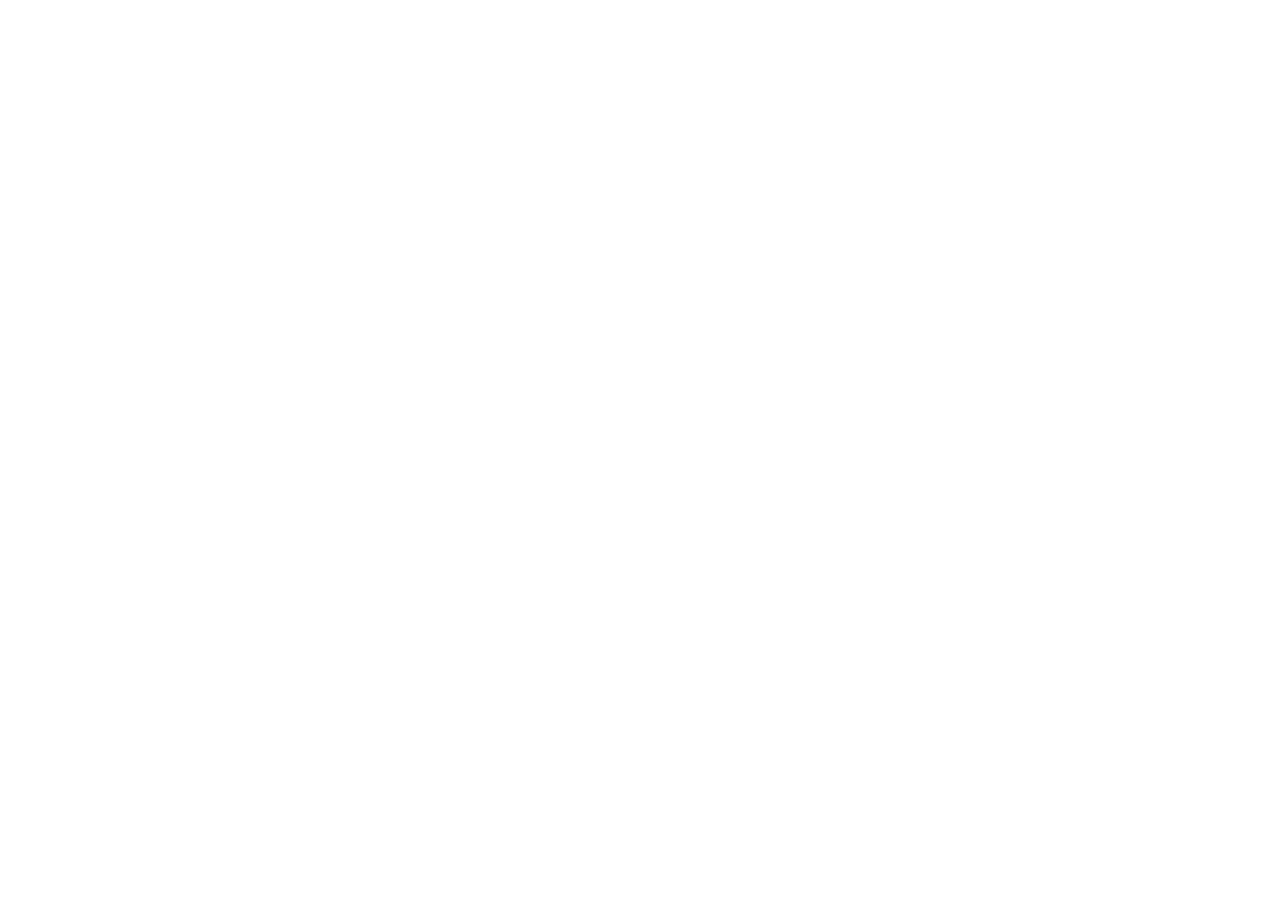
==== index.html @ 1de2cc98 "first commit" ====
<!DOCTYPE html>
<html lang="en">
<head>
    <meta charset="UTF-8">
    <link rel="stylesheet" href="css/normalize.css">
    <link rel="stylesheet" href="css/components.css">
    <link rel="stylesheet" href="css/index.css">
    <title>Главная</title>
</head>
<body>
</body>
</html>
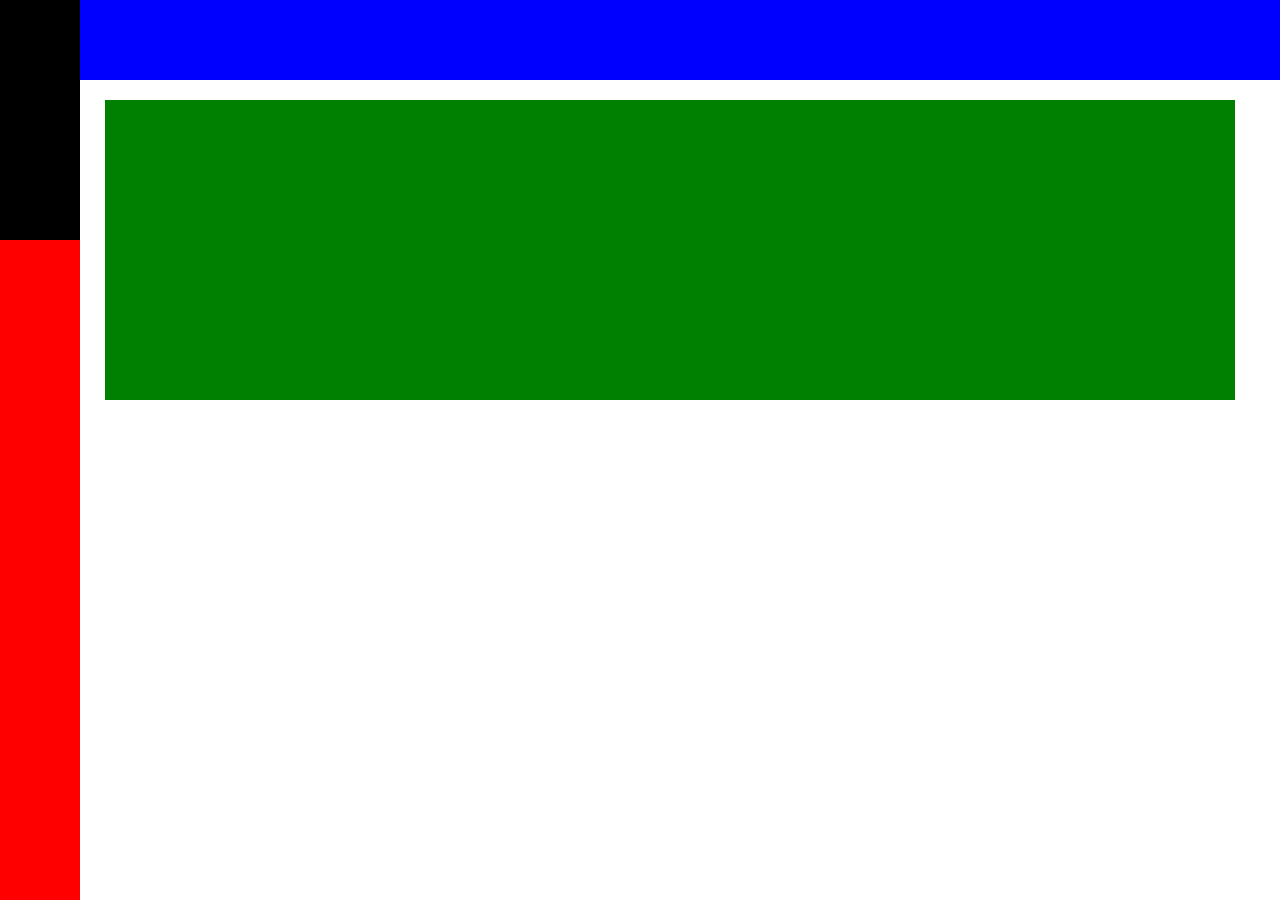
==== commit 135b6d48: "Структура панели" ====
--- a/index.html
+++ b/index.html
@@ -8,5 +8,20 @@
     <title>Главная</title>
 </head>
 <body>
+
+    <header>
+        
+    </header>
+
+    <menu>
+        <div class="menuItem"></div>
+        <div class="menuItem"></div>
+        <div class="menuItem"></div>
+    </menu>
+
+    <div class="content">
+
+    </div>
+
 </body>
 </html>--- a/css/components.css
+++ b/css/components.css
@@ -0,0 +1,30 @@
+menu{
+    position: fixed;
+    top: 0;
+    left: 0;
+    width: 80px;
+    height: 100vh;
+    background: red;
+}
+
+.menuItem{
+    width: 80px;
+    height: 80px;
+    background: #000;
+}
+
+header{
+    position: fixed;
+    top: 0;
+    right: 0;
+    width: calc(100% - 80px);
+    height: 80px;
+    background: blue;
+}
+
+.content{
+    width: calc(100% - 150px);
+    height: 300px;
+    margin: 100px 25px 0 105px;
+    background: green;
+}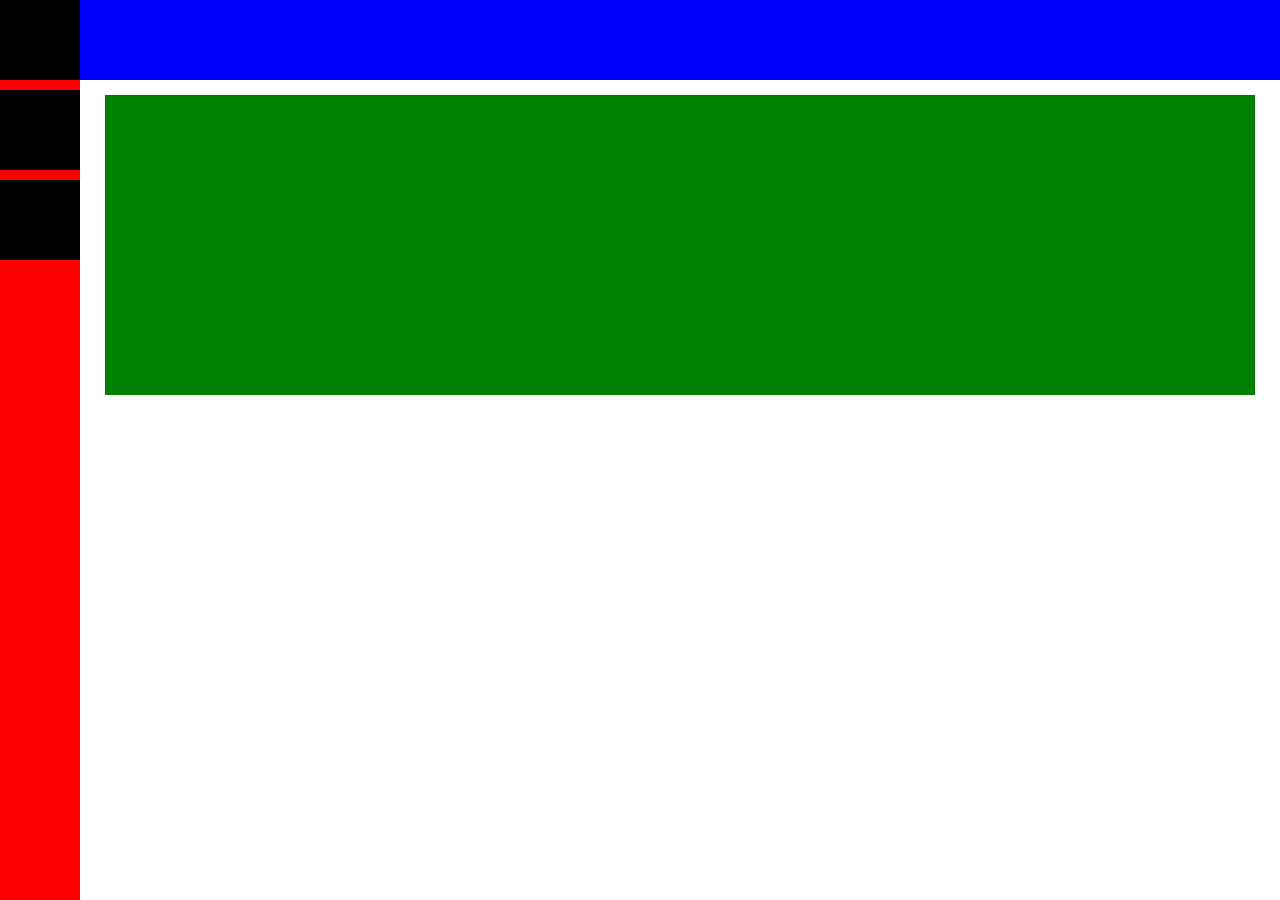
==== commit 0d573ffc: "fixed структура панели" ====
--- a/index.html
+++ b/index.html
@@ -19,7 +19,7 @@
         <div class="menuItem"></div>
     </menu>
 
-    <div class="content">
+    <div class="container">
 
     </div>
 
--- a/css/components.css
+++ b/css/components.css
@@ -11,6 +11,7 @@
     width: 80px;
     height: 80px;
     background: #000;
+    margin-bottom: 10px;
 }
 
 header{
@@ -22,9 +23,9 @@
     background: blue;
 }
 
-.content{
-    width: calc(100% - 150px);
+.container{
+    width: calc(100% - 130px);
     height: 300px;
-    margin: 100px 25px 0 105px;
+    margin: 95px 0 0 105px;
     background: green;
 }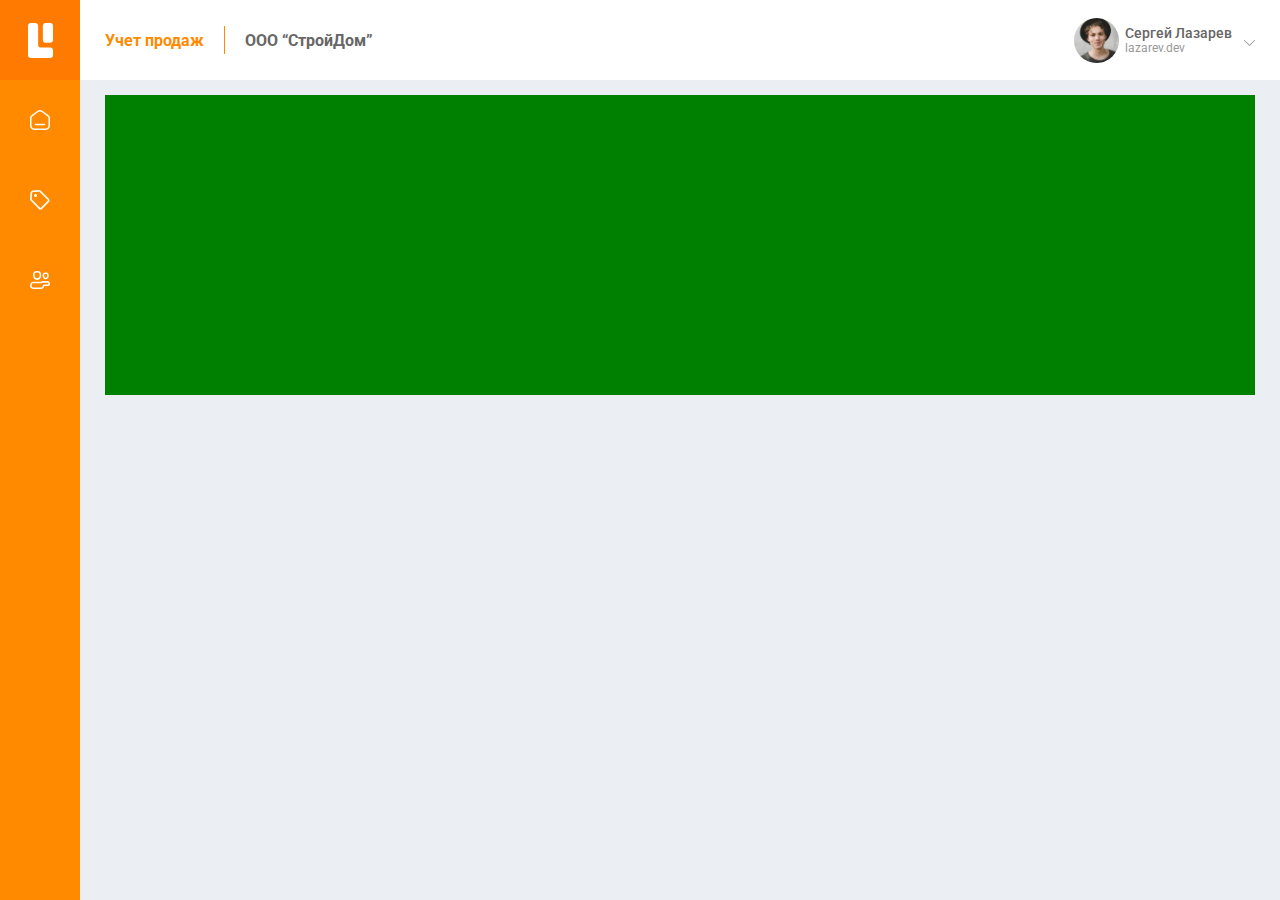
==== commit 1fbc6d25: "верстка - panel" ====
--- a/index.html
+++ b/index.html
@@ -4,19 +4,74 @@
     <meta charset="UTF-8">
     <link rel="stylesheet" href="css/normalize.css">
     <link rel="stylesheet" href="css/components.css">
+    <link rel="stylesheet" href="css/panel.css">
     <link rel="stylesheet" href="css/index.css">
     <title>Главная</title>
 </head>
 <body>
 
     <header>
-        
+        <div class="headerContainer">
+            <div class="headerText">
+                <h2>Учет продаж</h2>
+                <span></span>
+                <p>ООО “СтройДом”</p>
+            </div>
+
+            <div class="headerUser">
+                <div class="headerUserPhoto">
+                    <img src="img/users/item.png" alt="">
+                </div>
+
+                <div class="headerUserName">
+                    <h2>Сергей Лазарев</h2>
+                    <p>lazarev.dev</p>
+                </div>
+
+                <span>
+                    <svg width="11" height="6" viewBox="0 0 11 6" fill="none" xmlns="http://www.w3.org/2000/svg">
+                        <path d="M5.5 5.99999C5.3746 6.00059 5.25426 5.9504 5.16614 5.86077L0.126798 0.798177C-0.0466558 0.611171 -0.0415378 0.319755 0.138374 0.139013C0.318287 -0.0417294 0.608364 -0.0468711 0.794511 0.127383L5.5 4.85458L10.2055 0.127383C10.3916 -0.0468711 10.6817 -0.0417294 10.8616 0.139013C11.0415 0.319755 11.0467 0.611171 10.8732 0.798177L5.83386 5.86077C5.74574 5.9504 5.6254 6.00059 5.5 5.99999Z" fill="#999999"/>
+                    </svg>
+                </span>
+            </div>
+        </div>
     </header>
 
     <menu>
-        <div class="menuItem"></div>
-        <div class="menuItem"></div>
-        <div class="menuItem"></div>
+        <div class="menuItem menuItemActive">
+            <svg width="25" height="35" viewBox="0 0 25 35" fill="none" xmlns="http://www.w3.org/2000/svg">
+                <g clip-path="url(#clip0_8_16)">
+                    <path fill-rule="evenodd" clip-rule="evenodd" d="M10.1562 2.67176C10.1562 1.19619 8.99031 0 7.55208 0H2.60417C1.16592 0 0 1.19619 0 2.67176V24.5802V32.3282C0 33.8039 1.16592 35 2.60417 35H10.1562H22.3958C23.8341 35 25 33.8039 25 32.3282V27.2519C25 25.7764 23.8341 24.5802 22.3958 24.5802H12.7604C11.3222 24.5802 10.1562 23.384 10.1562 21.9084V2.67176Z" fill="white"/>
+                    <path d="M22.3958 0H17.4479C16.0097 0 14.8438 1.19619 14.8438 2.67176V17.0992C14.8438 18.5748 16.0097 19.771 17.4479 19.771H22.3958C23.8341 19.771 25 18.5748 25 17.0992V2.67176C25 1.19619 23.8341 0 22.3958 0Z" fill="white"/>
+                </g>
+                <defs>
+                    <clipPath id="clip0_8_16">
+                        <rect width="25" height="35" fill="white"/>
+                    </clipPath>
+                </defs>
+            </svg>
+        </div>
+
+        <a href="#" class="menuItem">
+            <svg width="20" height="20" viewBox="0 0 20 20" fill="none" xmlns="http://www.w3.org/2000/svg">
+                <path fill-rule="evenodd" clip-rule="evenodd" d="M18.29 5.00048L12.73 0.890479C11.1036 -0.296826 8.89636 -0.296826 7.27 0.890479L1.72 5.00048C0.645442 5.77462 0.00610336 7.01612 0 8.34048V15.7705C0.0600245 18.1637 2.04665 20.0564 4.44 20.0005H15.56C17.9534 20.0564 19.94 18.1637 20 15.7705V8.33048C19.9914 7.01184 19.3567 5.77576 18.29 5.00048ZM18.5 15.7705C18.4404 17.3354 17.1251 18.5568 15.56 18.5005H4.44C2.87698 18.5512 1.56502 17.333 1.5 15.7705V8.34048C1.50534 7.4904 1.91817 6.69448 2.61 6.20048L8.16 2.10048C9.25609 1.30006 10.7439 1.30006 11.84 2.10048L17.39 6.21048C18.0812 6.6959 18.4948 7.48584 18.5 8.33048V15.7705ZM5.5 13.7505H14.5C14.9142 13.7505 15.25 14.0863 15.25 14.5005C15.25 14.9147 14.9142 15.2505 14.5 15.2505H5.5C5.08579 15.2505 4.75 14.9147 4.75 14.5005C4.75 14.0863 5.08579 13.7505 5.5 13.7505Z" fill="white"/>
+            </svg>
+        </a>
+
+        <a href="#" class="menuItem">
+            <svg width="20" height="20" viewBox="0 0 20 20" fill="none" xmlns="http://www.w3.org/2000/svg">
+                <path d="M5.5794 7.0802C6.40783 7.0802 7.0794 6.40863 7.0794 5.5802C7.0794 4.75178 6.40783 4.0802 5.5794 4.0802C4.75098 4.0802 4.0794 4.75178 4.0794 5.5802C4.0794 6.40863 4.75098 7.0802 5.5794 7.0802Z" fill="white"/>
+                <path fill-rule="evenodd" clip-rule="evenodd" d="M9.1594 0.0202045H9.0794L3.0794 0.450205C1.68196 0.575248 0.574445 1.68276 0.449402 3.0802L0.00940196 9.0802C-0.0458447 9.63229 0.144294 10.1808 0.529402 10.5802L8.9694 19.0202C9.32589 19.3636 9.80454 19.5507 10.2994 19.5402C11.0565 19.5336 11.7784 19.2196 12.2994 18.6702L18.6694 12.3102C19.6589 11.4899 19.8142 10.0303 19.0194 9.0202L10.5294 0.520205C10.1711 0.17961 9.69368 -0.00706309 9.1994 0.00020452L9.1594 0.0202045ZM9.1994 1.6302C9.25799 1.61178 9.32082 1.61178 9.3794 1.6302L17.8294 10.0802C17.9111 10.455 17.7713 10.8435 17.4694 11.0802L11.0794 17.4702C10.8689 17.6986 10.5792 17.8381 10.2694 17.8602H10.0994L1.6794 9.3702C1.65251 9.29934 1.65251 9.22107 1.6794 9.1502L2.1194 3.1502C2.1979 2.60602 2.61767 2.17415 3.1594 2.0802L9.1594 1.6502L9.1994 1.6302Z" fill="white"/>
+            </svg>
+        </a>
+
+        <a href="" class="menuItem">
+            <svg width="20" height="18" viewBox="0 0 20 18" fill="none" xmlns="http://www.w3.org/2000/svg">
+                <path fill-rule="evenodd" clip-rule="evenodd" d="M19.74 11.7399L19.88 12.4299C20.0324 13.0194 19.9081 13.6462 19.5422 14.1328C19.1762 14.6194 18.6086 14.9128 18 14.9299H14.19C14.1909 16.5485 12.9077 17.876 11.29 17.9299H2.99998C2.08452 17.9148 1.2261 17.4824 0.668992 16.7558C0.111879 16.0292 -0.0829354 15.088 0.139983 14.1999L0.349983 13.1999C0.594168 11.8224 1.78112 10.8116 3.17998 10.7899H11.12C11.4743 10.3664 11.9978 10.1212 12.55 10.1199H17.84C18.774 10.1497 19.5629 10.8224 19.74 11.7399ZM17.98 13.4199C18.102 13.4154 18.2156 13.3568 18.29 13.2599C18.4208 13.128 18.4866 12.945 18.47 12.7599L18.33 12.0699C18.3029 11.8464 18.1241 11.6718 17.9 11.6499H12.61C12.4949 11.6507 12.3871 11.7065 12.32 11.7999C12.0332 12.1302 11.6174 12.3199 11.18 12.3199H3.23998C2.5554 12.3366 1.98177 12.8428 1.87998 13.5199L1.66998 14.5199C1.56741 15.0125 1.68825 15.5251 1.99998 15.9199C2.24348 16.227 2.60842 16.4132 2.99998 16.4299H11.26C12.0648 16.3765 12.6833 15.6962 12.66 14.8899C12.6763 14.0733 13.3431 13.4198 14.16 13.4199H17.98Z" fill="white"/>
+                <path fill-rule="evenodd" clip-rule="evenodd" d="M11.1 4.99995C11.1 7.20909 9.30912 8.99995 7.09998 8.99995C4.89084 8.99995 3.09998 7.20909 3.09998 4.99995V3.42995C3.09998 1.57427 4.6043 0.0699463 6.45998 0.0699463H7.76998C9.61393 0.0864108 11.1001 1.58592 11.1 3.42995V4.99995ZM6.45998 1.56995C5.43273 1.56995 4.59998 2.4027 4.59998 3.42995L4.62998 4.99995C4.78957 6.25912 5.86073 7.20309 7.12998 7.20309C8.39923 7.20309 9.47039 6.25912 9.62998 4.99995V3.42995C9.62998 2.4027 8.79723 1.56995 7.76998 1.56995H6.45998Z" fill="white"/>
+                <path fill-rule="evenodd" clip-rule="evenodd" d="M18.68 5.24995C18.68 6.9068 17.3368 8.24995 15.68 8.24995C14.0231 8.24995 12.68 6.9068 12.68 5.24995V4.09995C12.6798 2.72366 13.7839 1.60179 15.16 1.57995H16.16C17.5517 1.57995 18.68 2.70819 18.68 4.09995V5.24995ZM15.18 3.09995C14.6277 3.09995 14.18 3.54766 14.18 4.09995V5.24995C14.18 6.07837 14.8516 6.74995 15.68 6.74995C16.5084 6.74995 17.18 6.07837 17.18 5.24995V4.09995C17.18 3.54766 16.7323 3.09995 16.18 3.09995H15.18Z" fill="white"/>
+            </svg>
+        </a>
     </menu>
 
     <div class="container">
--- a/css/components.css
+++ b/css/components.css
@@ -1,26 +1,7 @@
-menu{
-    position: fixed;
-    top: 0;
-    left: 0;
-    width: 80px;
-    height: 100vh;
-    background: red;
-}
+@import url(https://fonts.googleapis.com/css2?family=Roboto:wght@100;200;300;400;500;600;800;900&display=swap);
 
-.menuItem{
-    width: 80px;
-    height: 80px;
-    background: #000;
-    margin-bottom: 10px;
-}
-
-header{
-    position: fixed;
-    top: 0;
-    right: 0;
-    width: calc(100% - 80px);
-    height: 80px;
-    background: blue;
+body {
+  font-family: 'Roboto', sans-serif;
 }
 
 .container{
--- a/css/panel.css
+++ b/css/panel.css
@@ -0,0 +1,99 @@
+header{
+    position: fixed;
+    top: 0;
+    right: 0;
+    width: calc(100% - 80px);
+    height: 80px;
+    background: #FFFFFF;
+}
+
+.headerContainer{
+    display: flex;
+    justify-content: space-between;
+    align-items: center;
+    width: 100%;
+    padding: 0 25px;
+}
+
+.headerText{
+    display: flex;
+    align-items: center;
+}
+
+.headerText h2{
+    color: #FF8A00;
+    font-weight: 700;
+}
+
+.headerText span{
+    height: 28px;
+    width: 1px;
+    background: #FF8A00;
+    margin: 0 20px;
+}
+
+.headerText p{
+    font-weight: 700;
+    color: #666;
+}
+
+.headerUser{
+    display: flex;
+    align-items: center;
+}
+
+.headerUserPhoto{
+    width: 45px;
+}
+
+.headerUserPhoto img{
+    width: 100%;
+    height: 100%;
+    object-fit: cover;
+    border-radius: 50%;
+}
+
+.headerUserName{
+    margin-left: 6px;
+}
+
+.headerUserName h2{
+    font-size: 14px;
+    font-weight: 500;
+    color: #666;
+}
+
+.headerUserName p{
+    font-size: 12px;
+    color: #999;
+}
+
+.headerUser span{
+    margin-left: 12px;
+}
+
+menu{
+    position: fixed;
+    top: 0;
+    left: 0;
+    width: 80px;
+    height: 100vh;
+    background: #FF8A00;
+}
+
+.menuItem{
+    display: flex;
+    justify-content: center;
+    align-items: center;
+    width: 80px;
+    height: 80px;
+    transition: .2s;
+}
+
+.menuItem:hover{
+    background: #FF7A00;
+}
+
+.menuItemActive{
+    background: #FF7A00;
+}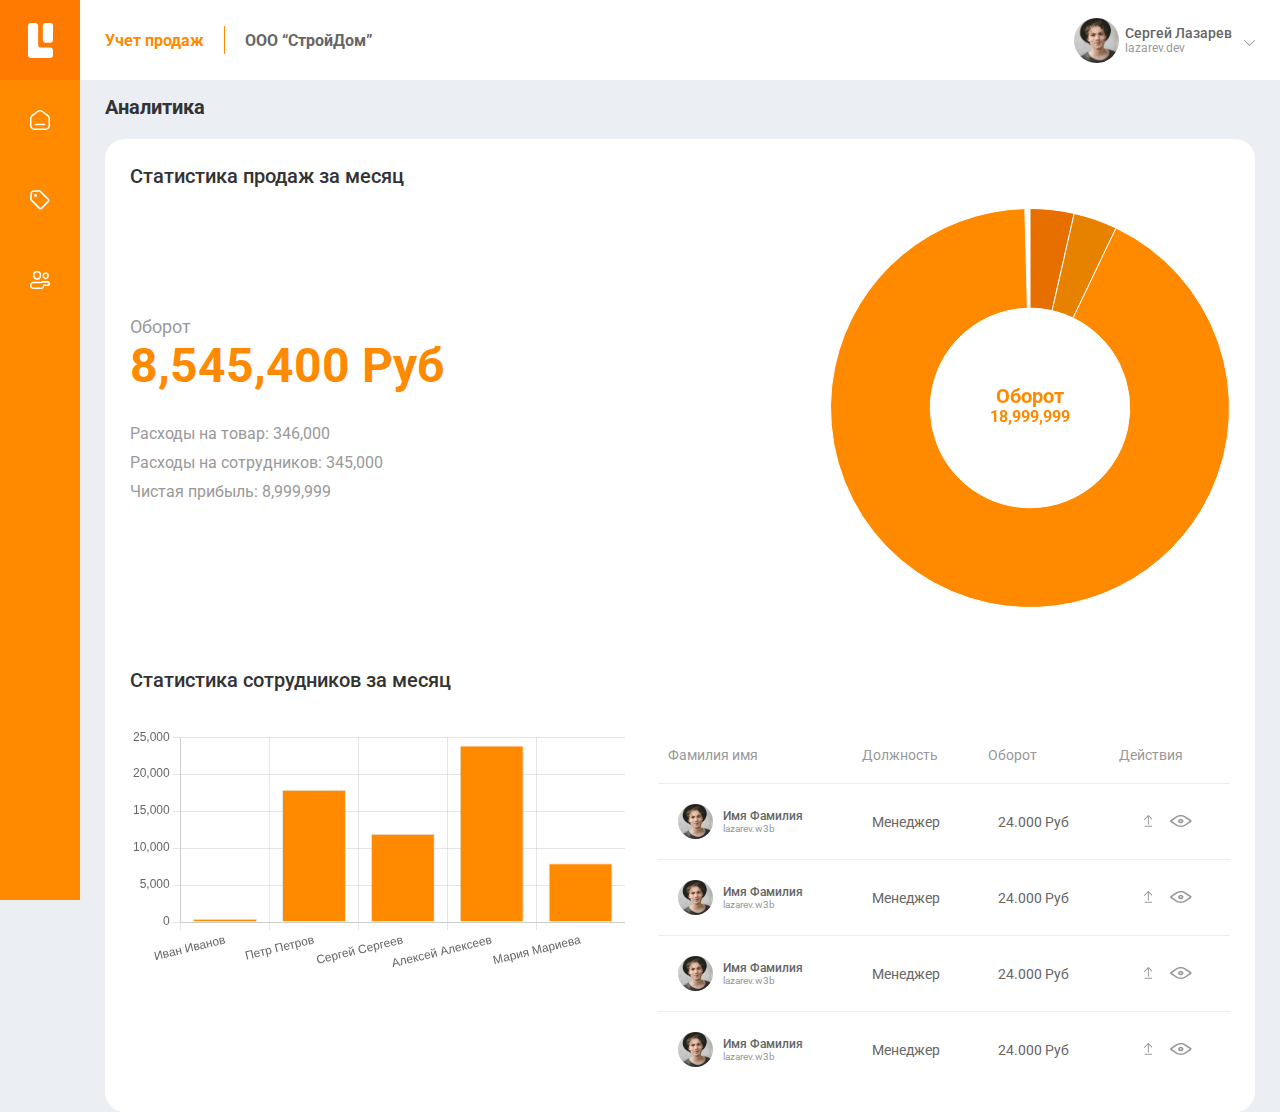
==== commit b767f22e: "верстка страницы "Аналитика"" ====
--- a/index.html
+++ b/index.html
@@ -6,6 +6,7 @@
     <link rel="stylesheet" href="css/components.css">
     <link rel="stylesheet" href="css/panel.css">
     <link rel="stylesheet" href="css/index.css">
+    <script src="js/chart.js"></script>
     <title>Главная</title>
 </head>
 <body>
@@ -75,8 +76,279 @@
     </menu>
 
     <div class="container">
-
+        <div class="pageTitle">
+            <h1>Аналитика</h1>
+        </div>
+        
+        <div class="content">
+            <div class="contentTitle">
+                <h2>Статистика продаж за месяц</h2>
+            </div>
+
+            <div class="spaceBetween salesContainer">
+                <div class="saleData">
+                    <div class="saleDataTitle">
+                        <h2>Оборот</h2>
+                        <p>8,545,400 Руб</p>
+                    </div>
+                    
+                    <ul>
+                        <li>Расходы на товар: 346,000</li>
+                        <li>Расходы на сотрудников: 345,000</li>
+                        <li>Чистая прибыль: 8,999,999</li>
+                    </ul>
+                </div>
+                <div class="doughnutChart">
+                    <canvas id="myDoughnutChart"></canvas>
+                </div>
+            </div>
+          
+            <div class="contentTitle" style="margin-top: 60px;">
+                <h2>Статистика сотрудников за месяц </h2>
+            </div>
+
+            <div class="spaceBetween barChartContainer">
+                <div class="barChart">
+                    <canvas id="myBarChart"></canvas>
+                </div>
+
+                <div class="barTable">
+                    <table border="1">
+                        <tr>
+                            <th>Фамилия имя</th>
+                            <th>Должность</th>
+                            <th>Оборот</th>
+                            <th>Действия</th>
+                        </tr>
+
+                        <tr>
+                            <td>
+                                <div class="userTable">
+                                    <div class="userTableImg">
+                                        <img src="img/users/item.png" alt="">
+                                    </div>
+
+                                    <div class="userTableName">
+                                        <h2>Имя Фамилия</h2>
+                                        <p>lazarev.w3b</p>
+                                    </div>
+                                </div>
+                            </td>
+                            <td>Менеджер</td>
+                            <td>24.000 Руб</td>
+                            <td>
+                                <a href="#" class="tdAction">
+                                    <svg viewBox="0 0 13 18" fill="none" xmlns="http://www.w3.org/2000/svg">
+                                        <path d="M7.02361 0.21934L12.7833 6.03934C13.0722 6.33216 13.0722 6.80652 12.7833 7.09934C12.6457 7.24229 12.4569 7.32291 12.2597 7.32291C12.0625 7.32291 11.8737 7.24229 11.7361 7.09934L7.24096 2.55934V13.7893C7.24096 14.2036 6.90922 14.5393 6.5 14.5393C6.09078 14.5393 5.75904 14.2036 5.75904 13.7893V2.55934L1.26391 7.09934C1.12636 7.24195 0.937192 7.32143 0.740304 7.31934C0.543638 7.32028 0.354892 7.24098 0.216695 7.09934C-0.0722317 6.80652 -0.0722317 6.33216 0.216695 6.03934L5.97639 0.21934C6.26568 -0.0731134 6.73432 -0.0731134 7.02361 0.21934Z"/>
+                                        <path d="M1.5603 16.0793H11.4397C11.8489 16.0793 12.1807 16.4151 12.1807 16.8293C12.1807 17.2436 11.8489 17.5793 11.4397 17.5793H1.5603C1.15108 17.5793 0.819341 17.2436 0.819341 16.8293C0.819341 16.4151 1.15108 16.0793 1.5603 16.0793Z" />
+                                    </svg>
+                                </a>
+
+                                <a href="#" class="tdAction">
+                                    <svg viewBox="0 0 18 10" fill="none" xmlns="http://www.w3.org/2000/svg">
+                                        <path fill-rule="evenodd" clip-rule="evenodd" d="M6.7784 5C6.7784 3.91972 7.77305 3.04398 9 3.04398C10.227 3.04398 11.2216 3.91972 11.2216 5C11.2216 6.08028 10.227 6.95602 9 6.95602C7.77305 6.95602 6.7784 6.08028 6.7784 5ZM8.22727 5C8.22727 5.37575 8.57323 5.68035 9 5.68035C9.42677 5.68035 9.77273 5.37575 9.77273 5C9.77273 4.62425 9.42677 4.31965 9 4.31965C8.57323 4.31965 8.22727 4.62425 8.22727 5Z"/>
+                                        <path fill-rule="evenodd" clip-rule="evenodd" d="M13.5495 1.40263L17.587 4.24311C17.848 4.4271 18 4.70557 18 5C18 5.29443 17.848 5.5729 17.587 5.75689L13.5495 8.59737C10.8884 10.4675 7.11162 10.4675 4.45055 8.59737L0.413034 5.75689C0.151963 5.5729 0 5.29443 0 5C0 4.70557 0.151963 4.4271 0.413034 4.24311L4.45055 1.40263C7.11162 -0.467542 10.8884 -0.467542 13.5495 1.40263ZM5.34885 7.64488C7.48584 9.14237 10.5142 9.14237 12.6511 7.64488L16.3409 5L12.6511 2.39764C10.5142 0.900148 7.48584 0.900148 5.34885 2.39764L1.65906 5L5.34885 7.64488Z"/>
+                                    </svg>
+                                </a>
+                            </td>
+                        </tr>
+
+                        <tr>
+                            <td>
+                                <div class="userTable">
+                                    <div class="userTableImg">
+                                        <img src="img/users/item.png" alt="">
+                                    </div>
+
+                                    <div class="userTableName">
+                                        <h2>Имя Фамилия</h2>
+                                        <p>lazarev.w3b</p>
+                                    </div>
+                                </div>
+                            </td>
+                            <td>Менеджер</td>
+                            <td>24.000 Руб</td>
+                            <td>
+                                <a href="#" class="tdAction">
+                                    <svg viewBox="0 0 13 18" fill="none" xmlns="http://www.w3.org/2000/svg">
+                                        <path d="M7.02361 0.21934L12.7833 6.03934C13.0722 6.33216 13.0722 6.80652 12.7833 7.09934C12.6457 7.24229 12.4569 7.32291 12.2597 7.32291C12.0625 7.32291 11.8737 7.24229 11.7361 7.09934L7.24096 2.55934V13.7893C7.24096 14.2036 6.90922 14.5393 6.5 14.5393C6.09078 14.5393 5.75904 14.2036 5.75904 13.7893V2.55934L1.26391 7.09934C1.12636 7.24195 0.937192 7.32143 0.740304 7.31934C0.543638 7.32028 0.354892 7.24098 0.216695 7.09934C-0.0722317 6.80652 -0.0722317 6.33216 0.216695 6.03934L5.97639 0.21934C6.26568 -0.0731134 6.73432 -0.0731134 7.02361 0.21934Z"/>
+                                        <path d="M1.5603 16.0793H11.4397C11.8489 16.0793 12.1807 16.4151 12.1807 16.8293C12.1807 17.2436 11.8489 17.5793 11.4397 17.5793H1.5603C1.15108 17.5793 0.819341 17.2436 0.819341 16.8293C0.819341 16.4151 1.15108 16.0793 1.5603 16.0793Z" />
+                                    </svg>
+                                </a>
+
+                                <a href="#" class="tdAction">
+                                    <svg viewBox="0 0 18 10" fill="none" xmlns="http://www.w3.org/2000/svg">
+                                        <path fill-rule="evenodd" clip-rule="evenodd" d="M6.7784 5C6.7784 3.91972 7.77305 3.04398 9 3.04398C10.227 3.04398 11.2216 3.91972 11.2216 5C11.2216 6.08028 10.227 6.95602 9 6.95602C7.77305 6.95602 6.7784 6.08028 6.7784 5ZM8.22727 5C8.22727 5.37575 8.57323 5.68035 9 5.68035C9.42677 5.68035 9.77273 5.37575 9.77273 5C9.77273 4.62425 9.42677 4.31965 9 4.31965C8.57323 4.31965 8.22727 4.62425 8.22727 5Z"/>
+                                        <path fill-rule="evenodd" clip-rule="evenodd" d="M13.5495 1.40263L17.587 4.24311C17.848 4.4271 18 4.70557 18 5C18 5.29443 17.848 5.5729 17.587 5.75689L13.5495 8.59737C10.8884 10.4675 7.11162 10.4675 4.45055 8.59737L0.413034 5.75689C0.151963 5.5729 0 5.29443 0 5C0 4.70557 0.151963 4.4271 0.413034 4.24311L4.45055 1.40263C7.11162 -0.467542 10.8884 -0.467542 13.5495 1.40263ZM5.34885 7.64488C7.48584 9.14237 10.5142 9.14237 12.6511 7.64488L16.3409 5L12.6511 2.39764C10.5142 0.900148 7.48584 0.900148 5.34885 2.39764L1.65906 5L5.34885 7.64488Z"/>
+                                    </svg>
+                                </a>
+                            </td>
+                        </tr>
+
+                        <tr>
+                            <td>
+                                <div class="userTable">
+                                    <div class="userTableImg">
+                                        <img src="img/users/item.png" alt="">
+                                    </div>
+
+                                    <div class="userTableName">
+                                        <h2>Имя Фамилия</h2>
+                                        <p>lazarev.w3b</p>
+                                    </div>
+                                </div>
+                            </td>
+                            <td>Менеджер</td>
+                            <td>24.000 Руб</td>
+                            <td>
+                                <a href="#" class="tdAction">
+                                    <svg viewBox="0 0 13 18" fill="none" xmlns="http://www.w3.org/2000/svg">
+                                        <path d="M7.02361 0.21934L12.7833 6.03934C13.0722 6.33216 13.0722 6.80652 12.7833 7.09934C12.6457 7.24229 12.4569 7.32291 12.2597 7.32291C12.0625 7.32291 11.8737 7.24229 11.7361 7.09934L7.24096 2.55934V13.7893C7.24096 14.2036 6.90922 14.5393 6.5 14.5393C6.09078 14.5393 5.75904 14.2036 5.75904 13.7893V2.55934L1.26391 7.09934C1.12636 7.24195 0.937192 7.32143 0.740304 7.31934C0.543638 7.32028 0.354892 7.24098 0.216695 7.09934C-0.0722317 6.80652 -0.0722317 6.33216 0.216695 6.03934L5.97639 0.21934C6.26568 -0.0731134 6.73432 -0.0731134 7.02361 0.21934Z"/>
+                                        <path d="M1.5603 16.0793H11.4397C11.8489 16.0793 12.1807 16.4151 12.1807 16.8293C12.1807 17.2436 11.8489 17.5793 11.4397 17.5793H1.5603C1.15108 17.5793 0.819341 17.2436 0.819341 16.8293C0.819341 16.4151 1.15108 16.0793 1.5603 16.0793Z" />
+                                    </svg>
+                                </a>
+
+                                <a href="#" class="tdAction">
+                                    <svg viewBox="0 0 18 10" fill="none" xmlns="http://www.w3.org/2000/svg">
+                                        <path fill-rule="evenodd" clip-rule="evenodd" d="M6.7784 5C6.7784 3.91972 7.77305 3.04398 9 3.04398C10.227 3.04398 11.2216 3.91972 11.2216 5C11.2216 6.08028 10.227 6.95602 9 6.95602C7.77305 6.95602 6.7784 6.08028 6.7784 5ZM8.22727 5C8.22727 5.37575 8.57323 5.68035 9 5.68035C9.42677 5.68035 9.77273 5.37575 9.77273 5C9.77273 4.62425 9.42677 4.31965 9 4.31965C8.57323 4.31965 8.22727 4.62425 8.22727 5Z"/>
+                                        <path fill-rule="evenodd" clip-rule="evenodd" d="M13.5495 1.40263L17.587 4.24311C17.848 4.4271 18 4.70557 18 5C18 5.29443 17.848 5.5729 17.587 5.75689L13.5495 8.59737C10.8884 10.4675 7.11162 10.4675 4.45055 8.59737L0.413034 5.75689C0.151963 5.5729 0 5.29443 0 5C0 4.70557 0.151963 4.4271 0.413034 4.24311L4.45055 1.40263C7.11162 -0.467542 10.8884 -0.467542 13.5495 1.40263ZM5.34885 7.64488C7.48584 9.14237 10.5142 9.14237 12.6511 7.64488L16.3409 5L12.6511 2.39764C10.5142 0.900148 7.48584 0.900148 5.34885 2.39764L1.65906 5L5.34885 7.64488Z"/>
+                                    </svg>
+                                </a>
+                            </td>
+                        </tr>
+
+                        <tr>
+                            <td>
+                                <div class="userTable">
+                                    <div class="userTableImg">
+                                        <img src="img/users/item.png" alt="">
+                                    </div>
+
+                                    <div class="userTableName">
+                                        <h2>Имя Фамилия</h2>
+                                        <p>lazarev.w3b</p>
+                                    </div>
+                                </div>
+                            </td>
+                            <td>Менеджер</td>
+                            <td>24.000 Руб</td>
+                            <td>
+                                <a href="#" class="tdAction">
+                                    <svg viewBox="0 0 13 18" fill="none" xmlns="http://www.w3.org/2000/svg">
+                                        <path d="M7.02361 0.21934L12.7833 6.03934C13.0722 6.33216 13.0722 6.80652 12.7833 7.09934C12.6457 7.24229 12.4569 7.32291 12.2597 7.32291C12.0625 7.32291 11.8737 7.24229 11.7361 7.09934L7.24096 2.55934V13.7893C7.24096 14.2036 6.90922 14.5393 6.5 14.5393C6.09078 14.5393 5.75904 14.2036 5.75904 13.7893V2.55934L1.26391 7.09934C1.12636 7.24195 0.937192 7.32143 0.740304 7.31934C0.543638 7.32028 0.354892 7.24098 0.216695 7.09934C-0.0722317 6.80652 -0.0722317 6.33216 0.216695 6.03934L5.97639 0.21934C6.26568 -0.0731134 6.73432 -0.0731134 7.02361 0.21934Z"/>
+                                        <path d="M1.5603 16.0793H11.4397C11.8489 16.0793 12.1807 16.4151 12.1807 16.8293C12.1807 17.2436 11.8489 17.5793 11.4397 17.5793H1.5603C1.15108 17.5793 0.819341 17.2436 0.819341 16.8293C0.819341 16.4151 1.15108 16.0793 1.5603 16.0793Z" />
+                                    </svg>
+                                </a>
+
+                                <a href="#" class="tdAction">
+                                    <svg viewBox="0 0 18 10" fill="none" xmlns="http://www.w3.org/2000/svg">
+                                        <path fill-rule="evenodd" clip-rule="evenodd" d="M6.7784 5C6.7784 3.91972 7.77305 3.04398 9 3.04398C10.227 3.04398 11.2216 3.91972 11.2216 5C11.2216 6.08028 10.227 6.95602 9 6.95602C7.77305 6.95602 6.7784 6.08028 6.7784 5ZM8.22727 5C8.22727 5.37575 8.57323 5.68035 9 5.68035C9.42677 5.68035 9.77273 5.37575 9.77273 5C9.77273 4.62425 9.42677 4.31965 9 4.31965C8.57323 4.31965 8.22727 4.62425 8.22727 5Z"/>
+                                        <path fill-rule="evenodd" clip-rule="evenodd" d="M13.5495 1.40263L17.587 4.24311C17.848 4.4271 18 4.70557 18 5C18 5.29443 17.848 5.5729 17.587 5.75689L13.5495 8.59737C10.8884 10.4675 7.11162 10.4675 4.45055 8.59737L0.413034 5.75689C0.151963 5.5729 0 5.29443 0 5C0 4.70557 0.151963 4.4271 0.413034 4.24311L4.45055 1.40263C7.11162 -0.467542 10.8884 -0.467542 13.5495 1.40263ZM5.34885 7.64488C7.48584 9.14237 10.5142 9.14237 12.6511 7.64488L16.3409 5L12.6511 2.39764C10.5142 0.900148 7.48584 0.900148 5.34885 2.39764L1.65906 5L5.34885 7.64488Z"/>
+                                    </svg>
+                                </a>
+                            </td>
+                        </tr>
+                    </table>
+                </div>
+            </div>
+        </div>
     </div>
+
+    <script>
+        // Плагин для отображения текста в центре пончикового графика
+        const centerTextPlugin = {
+            id: 'centerText',
+            afterDatasetsDraw(chart, args, options) {
+                if (chart.config.type === 'doughnut') {
+                    const { ctx, chartArea: { width, height } } = chart;
+                    ctx.save();
+                    ctx.font = 'bold 20px Roboto';
+                    ctx.fillStyle = '#FF8A00';
+                    ctx.textAlign = 'center';
+                    ctx.textBaseline = 'middle';
+                    ctx.fillText('Оборот', width / 2, height / 2 - 10);
+                    ctx.font = 'bold 16px Roboto';
+                    ctx.fillText('18,999,999', width / 2, height / 2 + 10);
+                    ctx.restore();
+                }
+            }
+        };
+
+        Chart.register(centerTextPlugin);
+
+        // Пончиковый график
+        const ctxDoughnut = document.getElementById('myDoughnutChart').getContext('2d');
+        const dataDoughnut = {
+            labels: [
+                'Расходы на товар',
+                'Расходы на сотрудников',
+                'Чистая прибыль'
+            ],
+            datasets: [{
+                label: 'Данные',
+                data: [346000, 345000, 8999999],
+                backgroundColor: [
+                    '#e66f00',
+                    '#e68200',
+                    '#FF8A00',
+                ],
+                borderWidth: 1
+            }]
+        };
+        const configDoughnut = {
+            type: 'doughnut',
+            data: dataDoughnut,
+            options: {
+                responsive: true,
+                plugins: {
+                    legend: {
+                        position: 'top',
+                        display: false,
+                    },
+                    tooltip: {
+                        enabled: true
+                    },
+                    centerText: {
+                        display: true
+                    }
+                }
+            }
+        };
+        const myDoughnutChart = new Chart(ctxDoughnut, configDoughnut);
+
+        // Гистограмма
+        const ctxBar = document.getElementById('myBarChart').getContext('2d');
+        const dataBar = {
+            labels: ['Иван Иванов', 'Петр Петров', 'Сергей Сергеев', 'Алексей Алексеев', 'Мария Мариева'],
+            datasets: [{
+                label: 'Цена',
+                data: [450, 18000, 12000, 24000, 8000],
+                backgroundColor: '#FF8A00',
+                borderWidth: 1
+            }]
+        };
+        const configBar = {
+            type: 'bar',
+            data: dataBar,
+            options: {
+                responsive: true,
+                scales: {
+                    y: {
+                        beginAtZero: true,
+                    }
+                },
+                plugins: {
+                    legend: {
+                        display: false
+                    },
+                    tooltip: {
+                        enabled: true
+                    }
+                }
+            }
+        };
+        const myBarChart = new Chart(ctxBar, configBar);
+    </script>
 
 </body>
 </html>--- a/css/components.css
+++ b/css/components.css
@@ -8,5 +8,111 @@
     width: calc(100% - 130px);
     height: 300px;
     margin: 95px 0 0 105px;
-    background: green;
+}
+
+.pageTitle h1{
+    font-size: 20px;
+    color: #333;
+}
+
+.content{
+    background: #fff;
+    width: calc(100% - 50px);
+    padding: 25px;
+    border-radius: 20px;
+    margin: 20px 0 60px 0;
+}
+
+.contentTitle{
+    width: 100%;
+}
+
+.contentTitle h2{ 
+    color: #333;
+    font-size: 20px;
+    font-weight: 500;
+    width: 100%;
+}
+
+.spaceBetween{
+    display: flex;
+    justify-content: space-between;
+}
+
+
+
+table{
+    border-radius: 10px;
+    overflow: hidden;
+    width: 100%;
+
+    border-spacing: 0px;
+    border-collapse: collapse;
+}
+
+tr{
+    text-align: left;
+    padding: 20px;
+    border: 0px;
+}
+
+tr:hover{
+    background: #FAFAFA;
+}
+
+th{
+    color: #999;
+    font-size: 14px;
+    padding: 20px 10px;
+    font-weight: unset;
+}
+
+td{
+    padding: 20px;
+    color: #666;
+    border-top: 1px solid #eeecec;
+    font-size: 14px;
+
+}
+
+.userTable{
+    display: flex;
+    align-content: center;
+    align-items: center;
+}
+
+.userTableImg{
+    width: 35px;
+    height: 35px;
+}
+
+.userTableImg img{
+    width: 100%;
+    height: 100%;
+    object-fit: cover;
+    border-radius: 50%;
+}
+
+.userTableName{
+    text-align: left;
+    margin-left: 10px;
+}
+
+.userTableName h2{
+    font-size: 12px;
+    font-weight: 500;
+}
+
+.userTableName p{
+    color: #999;
+    font-size: 10px;
+}
+
+.tdAction{
+    margin-left: 15px;
+}
+
+.tdAction svg{
+    fill: #999;
+    height: 12px;
 }--- a/css/index.css
+++ b/css/index.css
@@ -0,0 +1,53 @@
+.salesContainer{
+    align-items: center;
+    margin-top: 20px;
+}
+
+.saleData ul li{
+    font-size: 24px;
+}
+
+.saleDataTitle h2{
+    color: #999;
+    font-size: 18px;
+    font-weight: unset;
+}
+
+.saleDataTitle p{
+    font-size: 48px;
+    color: #FF8A00;
+    font-weight: bold;
+}
+
+.saleData ul{
+    margin-top: 30px
+}
+
+.saleData ul li{
+    color: #999;
+    font-size: 16px;
+    margin-top: 10px;
+}
+
+.doughnutChart{
+    width: 400px;
+}
+
+.doughnutChart canvas{
+    width: 100%;
+}
+
+
+/* barChartContainer */
+
+.barChartContainer{
+    margin-top: 35px;
+}
+
+.barChart{
+    width: 45%;
+}
+
+.barTable{
+    width: 52%;
+}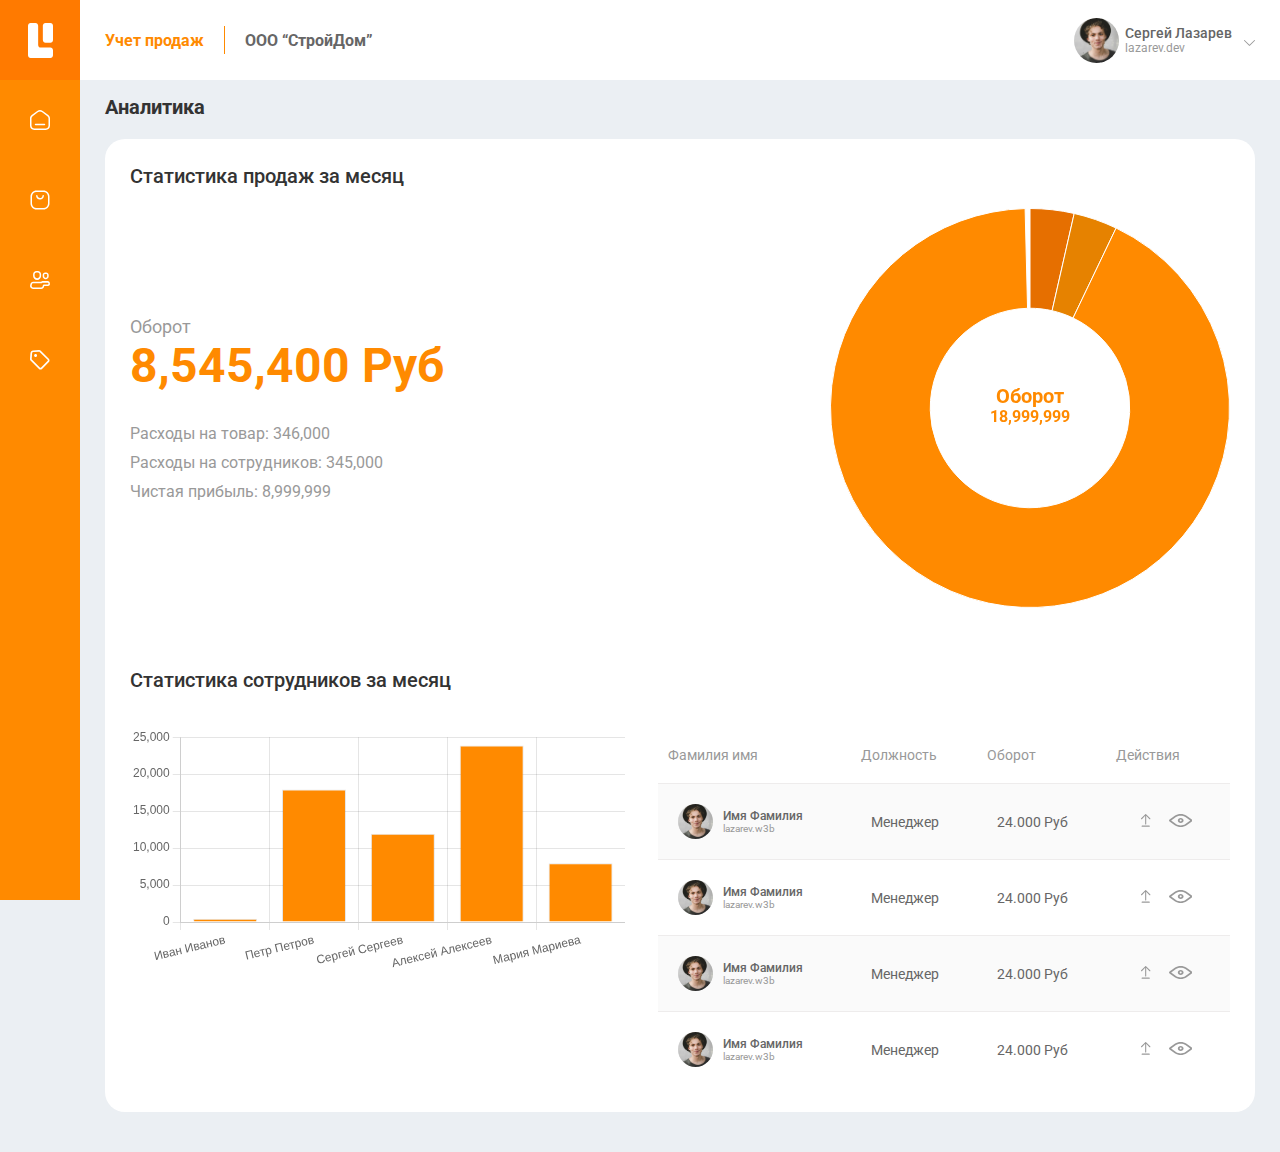
==== commit b73d6e0a: "Верстка страницы "Учет товаров"" ====
--- a/index.html
+++ b/index.html
@@ -53,16 +53,16 @@
             </svg>
         </div>
 
-        <a href="#" class="menuItem">
+        <a href="index.html" class="menuItem">
             <svg width="20" height="20" viewBox="0 0 20 20" fill="none" xmlns="http://www.w3.org/2000/svg">
                 <path fill-rule="evenodd" clip-rule="evenodd" d="M18.29 5.00048L12.73 0.890479C11.1036 -0.296826 8.89636 -0.296826 7.27 0.890479L1.72 5.00048C0.645442 5.77462 0.00610336 7.01612 0 8.34048V15.7705C0.0600245 18.1637 2.04665 20.0564 4.44 20.0005H15.56C17.9534 20.0564 19.94 18.1637 20 15.7705V8.33048C19.9914 7.01184 19.3567 5.77576 18.29 5.00048ZM18.5 15.7705C18.4404 17.3354 17.1251 18.5568 15.56 18.5005H4.44C2.87698 18.5512 1.56502 17.333 1.5 15.7705V8.34048C1.50534 7.4904 1.91817 6.69448 2.61 6.20048L8.16 2.10048C9.25609 1.30006 10.7439 1.30006 11.84 2.10048L17.39 6.21048C18.0812 6.6959 18.4948 7.48584 18.5 8.33048V15.7705ZM5.5 13.7505H14.5C14.9142 13.7505 15.25 14.0863 15.25 14.5005C15.25 14.9147 14.9142 15.2505 14.5 15.2505H5.5C5.08579 15.2505 4.75 14.9147 4.75 14.5005C4.75 14.0863 5.08579 13.7505 5.5 13.7505Z" fill="white"/>
             </svg>
         </a>
 
-        <a href="#" class="menuItem">
+        <a href="" class="menuItem">
             <svg width="20" height="20" viewBox="0 0 20 20" fill="none" xmlns="http://www.w3.org/2000/svg">
-                <path d="M5.5794 7.0802C6.40783 7.0802 7.0794 6.40863 7.0794 5.5802C7.0794 4.75178 6.40783 4.0802 5.5794 4.0802C4.75098 4.0802 4.0794 4.75178 4.0794 5.5802C4.0794 6.40863 4.75098 7.0802 5.5794 7.0802Z" fill="white"/>
-                <path fill-rule="evenodd" clip-rule="evenodd" d="M9.1594 0.0202045H9.0794L3.0794 0.450205C1.68196 0.575248 0.574445 1.68276 0.449402 3.0802L0.00940196 9.0802C-0.0458447 9.63229 0.144294 10.1808 0.529402 10.5802L8.9694 19.0202C9.32589 19.3636 9.80454 19.5507 10.2994 19.5402C11.0565 19.5336 11.7784 19.2196 12.2994 18.6702L18.6694 12.3102C19.6589 11.4899 19.8142 10.0303 19.0194 9.0202L10.5294 0.520205C10.1711 0.17961 9.69368 -0.00706309 9.1994 0.00020452L9.1594 0.0202045ZM9.1994 1.6302C9.25799 1.61178 9.32082 1.61178 9.3794 1.6302L17.8294 10.0802C17.9111 10.455 17.7713 10.8435 17.4694 11.0802L11.0794 17.4702C10.8689 17.6986 10.5792 17.8381 10.2694 17.8602H10.0994L1.6794 9.3702C1.65251 9.29934 1.65251 9.22107 1.6794 9.1502L2.1194 3.1502C2.1979 2.60602 2.61767 2.17415 3.1594 2.0802L9.1594 1.6502L9.1994 1.6302Z" fill="white"/>
+                <path fill-rule="evenodd" clip-rule="evenodd" d="M6.5 0.5H13.5C16.8137 0.5 19.5 3.18629 19.5 6.5V13.5C19.5 16.8137 16.8137 19.5 13.5 19.5H6.5C3.18629 19.5 0.5 16.8137 0.5 13.5V6.5C0.5 3.18629 3.18629 0.5 6.5 0.5ZM13.5 18C15.983 17.9945 17.9945 15.983 18 13.5V6.5C17.9945 4.017 15.983 2.0055 13.5 2H6.5C4.017 2.0055 2.0055 4.017 2 6.5V13.5C2.0055 15.983 4.017 17.9945 6.5 18H13.5Z" fill="white"/>
+                <path d="M13.18 5C12.768 5.00539 12.4354 5.33804 12.43 5.75C12.4196 6.38126 12.1567 6.98203 11.7 7.41801C11.2434 7.85398 10.6311 8.08881 10 8.07C8.70017 8.1093 7.61349 7.0897 7.57 5.79C7.57 5.37579 7.23421 5.04 6.82 5.04C6.40579 5.04 6.07 5.37579 6.07 5.79C6.11376 7.91804 7.87187 9.60905 10 9.57C12.1281 9.60905 13.8862 7.91804 13.93 5.79C13.941 5.58425 13.8668 5.38304 13.725 5.23362C13.5831 5.08419 13.386 4.99971 13.18 5Z"  fill="white"/>
             </svg>
         </a>
 
@@ -73,6 +73,13 @@
                 <path fill-rule="evenodd" clip-rule="evenodd" d="M18.68 5.24995C18.68 6.9068 17.3368 8.24995 15.68 8.24995C14.0231 8.24995 12.68 6.9068 12.68 5.24995V4.09995C12.6798 2.72366 13.7839 1.60179 15.16 1.57995H16.16C17.5517 1.57995 18.68 2.70819 18.68 4.09995V5.24995ZM15.18 3.09995C14.6277 3.09995 14.18 3.54766 14.18 4.09995V5.24995C14.18 6.07837 14.8516 6.74995 15.68 6.74995C16.5084 6.74995 17.18 6.07837 17.18 5.24995V4.09995C17.18 3.54766 16.7323 3.09995 16.18 3.09995H15.18Z" fill="white"/>
             </svg>
         </a>
+
+        <a href=" " class="menuItem">
+            <svg width="20" height="20" viewBox="0 0 20 20" fill="none" xmlns="http://www.w3.org/2000/svg">
+                <path d="M5.5794 7.0802C6.40783 7.0802 7.0794 6.40863 7.0794 5.5802C7.0794 4.75178 6.40783 4.0802 5.5794 4.0802C4.75098 4.0802 4.0794 4.75178 4.0794 5.5802C4.0794 6.40863 4.75098 7.0802 5.5794 7.0802Z" fill="white"/>
+                <path fill-rule="evenodd" clip-rule="evenodd" d="M9.1594 0.0202045H9.0794L3.0794 0.450205C1.68196 0.575248 0.574445 1.68276 0.449402 3.0802L0.00940196 9.0802C-0.0458447 9.63229 0.144294 10.1808 0.529402 10.5802L8.9694 19.0202C9.32589 19.3636 9.80454 19.5507 10.2994 19.5402C11.0565 19.5336 11.7784 19.2196 12.2994 18.6702L18.6694 12.3102C19.6589 11.4899 19.8142 10.0303 19.0194 9.0202L10.5294 0.520205C10.1711 0.17961 9.69368 -0.00706309 9.1994 0.00020452L9.1594 0.0202045ZM9.1994 1.6302C9.25799 1.61178 9.32082 1.61178 9.3794 1.6302L17.8294 10.0802C17.9111 10.455 17.7713 10.8435 17.4694 11.0802L11.0794 17.4702C10.8689 17.6986 10.5792 17.8381 10.2694 17.8602H10.0994L1.6794 9.3702C1.65251 9.29934 1.65251 9.22107 1.6794 9.1502L2.1194 3.1502C2.1979 2.60602 2.61767 2.17415 3.1594 2.0802L9.1594 1.6502L9.1994 1.6302Z" fill="white"/>
+            </svg>
+        </a>
     </menu>
 
     <div class="container">
@@ -80,7 +87,7 @@
             <h1>Аналитика</h1>
         </div>
         
-        <div class="content">
+        <div class="content contentWhite">
             <div class="contentTitle">
                 <h2>Статистика продаж за месяц</h2>
             </div>
--- a/css/components.css
+++ b/css/components.css
@@ -6,7 +6,6 @@
 
 .container{
     width: calc(100% - 130px);
-    height: 300px;
     margin: 95px 0 0 105px;
 }
 
@@ -16,11 +15,24 @@
 }
 
 .content{
-    background: #fff;
     width: calc(100% - 50px);
     padding: 25px;
     border-radius: 20px;
-    margin: 20px 0 60px 0;
+    margin: 20px 0 40px 0;
+}
+
+.contentWhite{
+    background: #fff;
+    padding: 25px;
+    border-radius: 20px;
+}
+
+.contentForm{
+    width: 560px;
+}
+
+.contentInfo{
+    width: calc(100% - 685px);
 }
 
 .contentTitle{
@@ -39,7 +51,9 @@
     justify-content: space-between;
 }
 
-
+.tableContent{
+    margin-top: 20px;
+}
 
 table{
     border-radius: 10px;
@@ -54,6 +68,10 @@
     text-align: left;
     padding: 20px;
     border: 0px;
+}
+
+tr:nth-child(2n){
+    background: #FAFAFA;
 }
 
 tr:hover{
@@ -114,5 +132,43 @@
 
 .tdAction svg{
     fill: #999;
-    height: 12px;
+    height: 13px;
+}
+
+
+/* form */
+
+.input{
+    width: calc(100% - 22px);
+    padding: 16px 10px;
+    background: #FAFAFA;
+    border-radius: 5px;
+    margin-top: 15px;
+}
+
+.textarea{
+    width: calc(100% - 22px);
+    height: 120px;
+    padding: 16px 10px;
+    background: #FAFAFA;
+    border-radius: 5px;
+    resize: vertical;
+    margin-top: 15px;
+}
+
+.btn{
+    display: inline-block;
+    padding: 14px 28px;
+    background: #FF8A00;
+    border: 1px solid #FF8A00;
+    border-radius: 5px;
+    margin-top: 15px;
+    transition: .4s;
+    color: #fff;
+    border-radius: 4px;
+}
+
+.btn:hover{
+    background: none;
+    color: #FF8A00;
 }